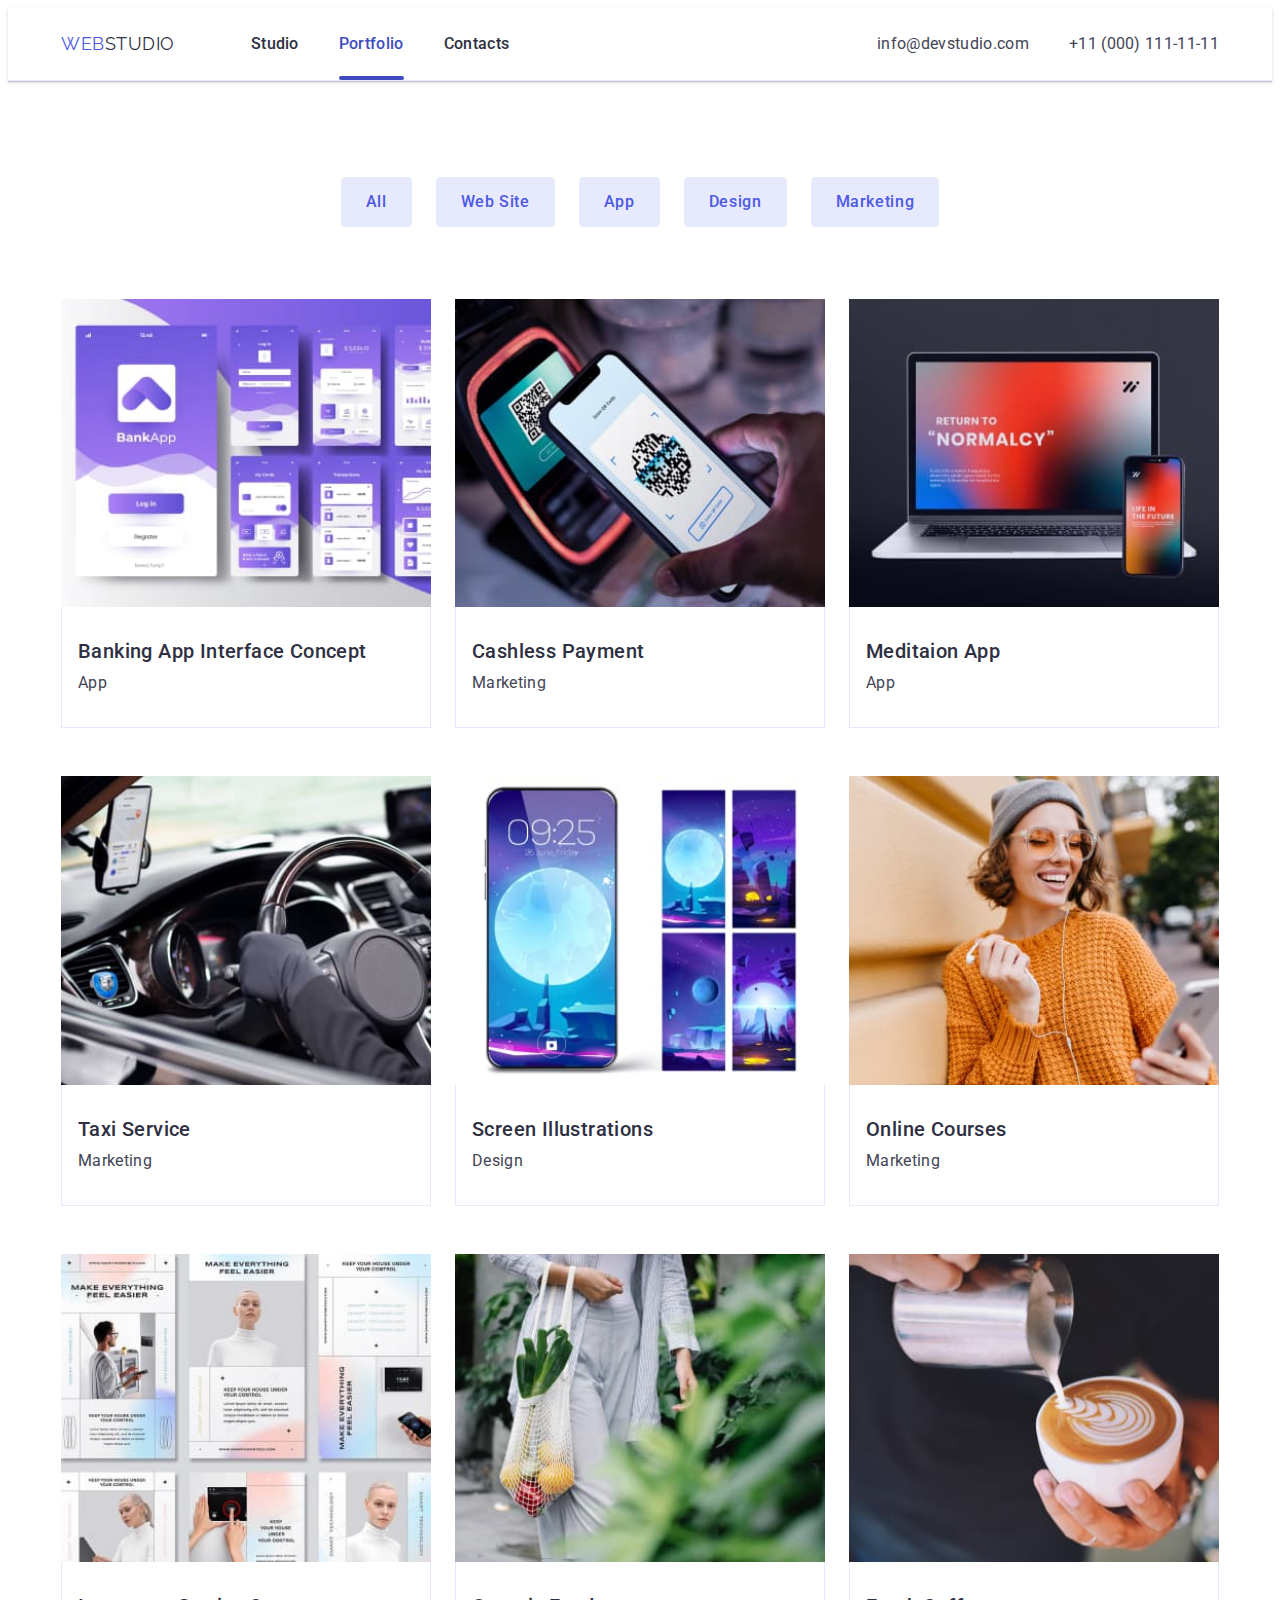
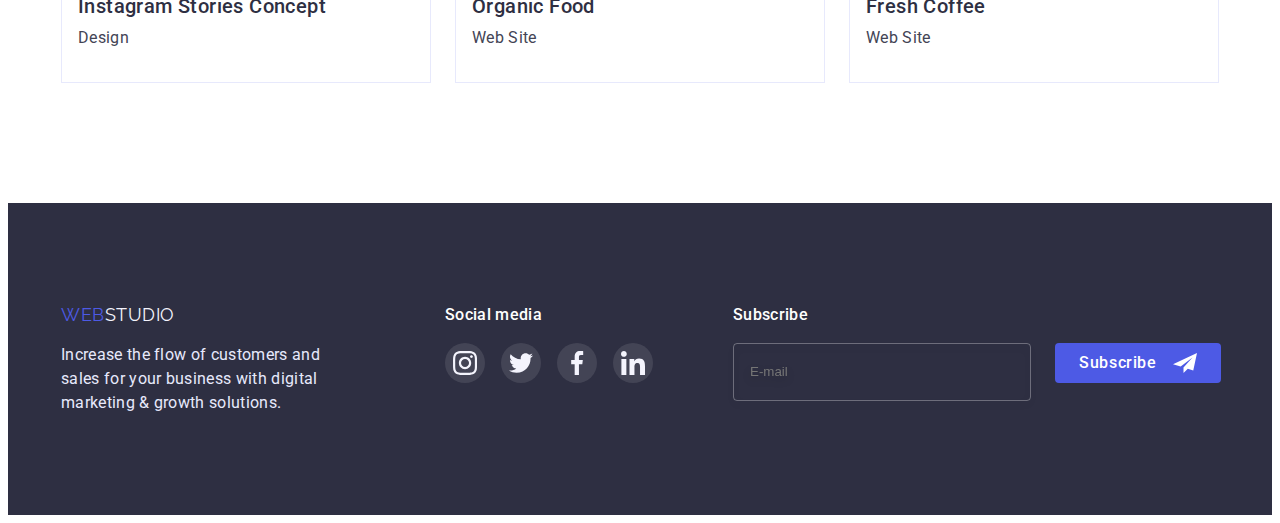
==== portfolio.html @ 8a85a85b "Initial commit" ====
<!DOCTYPE html>
<html lang="en">
  <head>
    <meta charset="UTF-8" />
    <meta http-equiv="X-UA-Compatible" content="IE=edge" />
    <meta name="viewport" content="width=device-width, initial-scale=1.0" />
    <title>WEBSTUDIO</title>
    <link
      rel="stylesheet"
      href="https://cdnjs.cloudflare.com/ajax/libs/modern-normalize/1.1.0/modern-normalize.min.css"
      integrity="sha512-wpPYUAdjBVSE4KJnH1VR1HeZfpl1ub8YT/NKx4PuQ5NmX2tKuGu6U/JRp5y+Y8XG2tV+wKQpNHVUX03MfMFn9Q=="
      crossorigin="anonymous"
      referrerpolicy="no-referrer"
    />
    <link rel="preconnect" href="https://fonts.googleapis.com" />
    <link rel="preconnect" href="https://fonts.gstatic.com" crossorigin />
    <link
      href="https://fonts.googleapis.com/css2?family=Raleway:wght@800&family=Roboto:wght@400;500;700;900&display=swap"
      rel="stylesheet"
    />
    <link rel="stylesheet" href="./css/styles.css" />
  </head>
  <body>
    <!-- HEADER -->
    <header class="header">
      <div class="container header-container">
        <nav class="page-header">
          <a href="./index.html" class="logotype link">
            Web<span class="part-logotype-dark">Studio</span>
          </a>
          <ul class="menu-list list">
            <li class="menu-item">
              <a href="./index.html" class="menu-link link">Studio</a>
            </li>
            <li class="menu-item">
              <a href="./portfolio.html" class="menu-link link current"
                >Portfolio</a
              >
            </li>
            <li class="menu-item">
              <a href="" class="menu-link link">Contacts</a>
            </li>
          </ul>
        </nav>
        <address class="contact">
          <ul class="contact-list list">
            <li class="contact-item">
              <a href="mailto:info@devstudio.com" class="contact-link link"
                >info@devstudio.com</a
              >
            </li>
            <li class="contact-item">
              <a href="tel:+110001111111" class="contact-link link"
                >+11 (000) 111-11-11</a
              >
            </li>
          </ul>
        </address>
      </div>
    </header>
    <!-- /HEADER -->
    <!-- MAIN -->
    <main>
      <section class="portfolio-section">
        <div class="container">
          <h1 class="visually-hidden">Portfolio</h1>

          <ul class="portfolio-select-list list">
            <li class="portfolio-select-item">
              <button type="button" class="portfolio-select-btn">All</button>
            </li>
            <li class="portfolio-select-item">
              <button type="button" class="portfolio-select-btn">
                Web Site
              </button>
            </li>
            <li class="portfolio-select-item">
              <button type="button" class="portfolio-select-btn">App</button>
            </li>
            <li class="portfolio-select-item">
              <button type="button" class="portfolio-select-btn">Design</button>
            </li>
            <li class="portfolio-select-item">
              <button type="button" class="portfolio-select-btn">
                Marketing
              </button>
            </li>
          </ul>

          <ul class="portfolio-work-list list">
            <li class="portfolio-work-item">
              <a href="" class="portfolio-work-link link">
                <div class="portfolio-img-wrap">
                  <img
                    src="./images/portfolio/img1.jpg"
                    alt="Bank app"
                    width="360"
                    class="portfolio-work-picture"
                  />
                  <p class="portfolio-text-overlay">
                    14 Stylish and User-Friendly App Design Concepts · Task
                    Manager App · Calorie Tracker App · Exotic Fruit Ecommerce
                    App · Cloud Storage App
                  </p>
                </div>
                <div class="portfolio-img-text">
                  <h2 class="portfolio-work-title">
                    Banking App Interface Concept
                  </h2>
                  <p class="portfolio-work-text">App</p>
                </div>
              </a>
            </li>
            <li class="portfolio-work-item">
              <a href="" class="portfolio-work-link link">
                <div class="portfolio-img-wrap">
                  <img
                    src="./images/portfolio/img2.jpg"
                    alt="Payment by phone"
                    width="360"
                    class="portfolio-work-picture"
                  />
                  <p class="portfolio-text-overlay">
                    14 Stylish and User-Friendly App Design Concepts · Task
                    Manager App · Calorie Tracker App · Exotic Fruit Ecommerce
                    App · Cloud Storage App
                  </p>
                </div>
                <div class="portfolio-img-text">
                  <h2 class="portfolio-work-title">Cashless Payment</h2>
                  <p class="portfolio-work-text">Marketing</p>
                </div>
              </a>
            </li>
            <li class="portfolio-work-item">
              <a href="" class="portfolio-work-link link">
                <div class="portfolio-img-wrap">
                  <img
                    src="./images/portfolio/img3.jpg"
                    alt="Leptop and phone"
                    width="360"
                    class="portfolio-work-picture"
                  />
                  <p class="portfolio-text-overlay">
                    14 Stylish and User-Friendly App Design Concepts · Task
                    Manager App · Calorie Tracker App · Exotic Fruit Ecommerce
                    App · Cloud Storage App
                  </p>
                </div>
                <div class="portfolio-img-text">
                  <h2 class="portfolio-work-title">Meditaion App</h2>
                  <p class="portfolio-work-text">App</p>
                </div>
              </a>
            </li>
            <li class="portfolio-work-item">
              <a href="" class="portfolio-work-link link">
                <div class="portfolio-img-wrap">
                  <img
                    src="./images/portfolio/img4.jpg"
                    alt="Мachine steering wheel and phone"
                    width="360"
                    class="portfolio-work-picture"
                  />
                  <p class="portfolio-text-overlay">
                    14 Stylish and User-Friendly App Design Concepts · Task
                    Manager App · Calorie Tracker App · Exotic Fruit Ecommerce
                    App · Cloud Storage App
                  </p>
                </div>
                <div class="portfolio-img-text">
                  <h2 class="portfolio-work-title">Taxi Service</h2>
                  <p class="portfolio-work-text">Marketing</p>
                </div>
              </a>
            </li>
            <li class="portfolio-work-item">
              <a href="" class="portfolio-work-link link">
                <div class="portfolio-img-wrap">
                  <img
                    src="./images/portfolio/img5.jpg"
                    alt="Picture on phone's screen"
                    width="360"
                    class="portfolio-work-picture"
                  />
                  <p class="portfolio-text-overlay">
                    14 Stylish and User-Friendly App Design Concepts · Task
                    Manager App · Calorie Tracker App · Exotic Fruit Ecommerce
                    App · Cloud Storage App
                  </p>
                </div>
                <div class="portfolio-img-text">
                  <h2 class="portfolio-work-title">Screen Illustrations</h2>
                  <p class="portfolio-work-text">Design</p>
                </div>
              </a>
            </li>
            <li class="portfolio-work-item">
              <a href="" class="portfolio-work-link link">
                <div class="portfolio-img-wrap">
                  <img
                    src="./images/portfolio/img6.jpg"
                    alt="Girl with phone"
                    width="360"
                    class="portfolio-work-picture"
                  />
                  <p class="portfolio-text-overlay">
                    14 Stylish and User-Friendly App Design Concepts · Task
                    Manager App · Calorie Tracker App · Exotic Fruit Ecommerce
                    App · Cloud Storage App
                  </p>
                </div>
                <div class="portfolio-img-text">
                  <h2 class="portfolio-work-title">Online Courses</h2>
                  <p class="portfolio-work-text">Marketing</p>
                </div>
              </a>
            </li>
            <li class="portfolio-work-item">
              <a href="" class="portfolio-work-link link">
                <div class="portfolio-img-wrap">
                  <img
                    src="./images/portfolio/img7.jpg"
                    alt="Different pictures"
                    width="360"
                    class="portfolio-work-picture"
                  />
                  <p class="portfolio-text-overlay">
                    14 Stylish and User-Friendly App Design Concepts · Task
                    Manager App · Calorie Tracker App · Exotic Fruit Ecommerce
                    App · Cloud Storage App
                  </p>
                </div>
                <div class="portfolio-img-text">
                  <h2 class="portfolio-work-title">
                    Instagram Stories Concept
                  </h2>
                  <p class="portfolio-work-text">Design</p>
                </div>
              </a>
            </li>
            <li class="portfolio-work-item">
              <a href="" class="portfolio-work-link link">
                <div class="portfolio-img-wrap">
                  <img
                    src="./images/portfolio/img8.jpg"
                    alt="Bag with fruits"
                    width="360"
                    class="portfolio-work-picture"
                  />
                  <p class="portfolio-text-overlay">
                    14 Stylish and User-Friendly App Design Concepts · Task
                    Manager App · Calorie Tracker App · Exotic Fruit Ecommerce
                    App · Cloud Storage App
                  </p>
                </div>
                <div class="portfolio-img-text">
                  <h2 class="portfolio-work-title">Organic Food</h2>
                  <p class="portfolio-work-text">Web Site</p>
                </div>
              </a>
            </li>
            <li class="portfolio-work-item">
              <a href="" class="portfolio-work-link link">
                <div class="portfolio-img-wrap">
                  <img
                    src="./images/portfolio/img9.jpg"
                    alt="Cup with coffee"
                    width="360"
                    class="portfolio-work-picture"
                  />
                  <p class="portfolio-text-overlay">
                    14 Stylish and User-Friendly App Design Concepts · Task
                    Manager App · Calorie Tracker App · Exotic Fruit Ecommerce
                    App · Cloud Storage App
                  </p>
                </div>
                <div class="portfolio-img-text">
                  <h2 class="portfolio-work-title">Fresh Coffee</h2>
                  <p class="portfolio-work-text">Web Site</p>
                </div>
              </a>
            </li>
          </ul>
        </div>
      </section>
    </main>
    <!-- /MAIN -->
    <!--FOOTER-->
    <footer class="footer-container">
      <div class="container footer-general-container">
        <div class="footer-description">
          <a href="./index.html" class="logotype link logo-bottom">
            Web<span class="part-logotype-light">Studio</span>
          </a>
          <p class="footer-text">
            Increase the flow of customers and sales for your business with
            digital marketing & growth solutions.
          </p>
        </div>
        <div class="footer-social-media">
          <p class="footer-social-text">Social media</p>
          <ul class="footer-social-list list">
            <li class="footer-social-item">
              <a href="" class="footer-social-link">
                <svg class="footer-social-svg" width="24" height="24">
                  <use href="./images/icons.svg#icon-instagram"></use>
                </svg>
              </a>
            </li>
            <li class="footer-social-item">
              <a href="" class="footer-social-link">
                <svg class="footer-social-svg" width="24" height="24">
                  <use href="./images/icons.svg#icon-twitter"></use>
                </svg>
              </a>
            </li>
            <li class="footer-social-item">
              <a href="" class="footer-social-link">
                <svg class="footer-social-svg" width="24" height="24">
                  <use href="./images/icons.svg#icon-facebook"></use>
                </svg>
              </a>
            </li>
            <li class="footer-social-item">
              <a href="" class="footer-social-link">
                <svg class="footer-social-svg" width="24" height="24">
                  <use href="./images/icons.svg#icon-linkedin"></use>
                </svg>
              </a>
            </li>
          </ul>
        </div>

        <form class="footer-form">
          <p class="footer-field-description">Subscribe</p>
          <div class="footer-input-btn-wrap">
            <input
              class="footer-input"
              aria-label="Email"
              type="email"
              name="user_mail_subscribe"
              placeholder="E-mail"
            />
            <button type="submit" class="footer-mail-btn">
              Subscribe
              <svg class="subscribe-icon" width="24" height="24">
                <use href="./images/icons.svg#icon-teleg"></use>
              </svg>
            </button>
          </div>
        </form>
      </div>
    </footer>
    <!--FOOTER-->
  </body>
</html>
---- css/styles.css ----
:root {
--accent-color: #404BBF;
--color-main-title: #FFFFFF;
--color-next-title: #2E2F42;
--color-text: #434455;
--color-logo-bkg-button: #4D5AE5;
--color-footertext-bkg-subtitle: #E7E9FC;
--color-logo: #F4F4FD;
--color-customers: #8E8F99;
--transition-dur-func: 250ms cubic-bezier(0.4, 0, 0.2, 1);
}
/*=======COMPONENTS======*/
h1, h2, h3, h4, h5, h6, p {
    margin: 0;
}

ul {
    margin: 0; padding: 0;
}

img {
    display: block;
    min-width: 100%;
    height: auto;
}
.section {
    padding-top: 120px;
    padding-bottom: 120px;
}
.container {
    width: 1158px;
    padding-left: 15px;
    padding-right: 15px;
    margin: 0 auto;
    
}

body {
    font-family: 'Roboto', sans-serif;
    color: var(--color-text);
    background-color: var(--color-main-title);
}


.list {
    list-style: none;
}

.link {
text-decoration: none;
}
.visually-hidden {
    position: absolute;
    width: 1px;
    height: 1px;
    margin: -1px;
    border: 0;
    padding: 0;

    white-space: nowrap;
    clip-path: inset(100%);
    clip: rect(0 0 0 0);
    overflow: hidden;
}
/*==========HEADER=========*/
.header {
border-bottom: 1px solid var(--color-footertext-bkg-subtitle);
box-shadow: 0px 2px 1px rgba(46, 47, 66, 0.08), 0px 1px 1px rgba(46, 47, 66, 0.16), 0px 1px 6px rgba(46, 47, 66, 0.08);
}

.header-container {
display: flex;
align-items: center;
justify-content: space-between;
}

.page-header {
    display: flex;
}
.menu-list {
    display: flex;
}
.logotype {
    display: block;
    padding-top: 24px;
    padding-bottom: 24px;
    margin-right: 76px;
    font-family: 'Raleway', sans-serif;
        font-size: 18px;
        line-height: 1.33;
        letter-spacing: 0.03em;
        text-transform: uppercase;
        color: var(--color-logo-bkg-button);
}

.part-logotype-dark {
color: var(--color-next-title);

} 

.menu-link {
    position: relative;
    display: block;
    padding-top: 24px;
    padding-bottom: 24px;

    font-weight: 500;
    font-size: 16px;
    line-height: 1.5;
    letter-spacing: 0.02em;
    color: var(--color-next-title);

    transition: color var(--transition-dur-func);
}
.menu-link:hover,
.menu-link:focus {
    color: var(--accent-color);

}
.current {
    color: #404BBF;
}
.current::after {
    content: " ";
    display: block;

    position: absolute;
    bottom: 0px;
    left: 0px;
    width: 100%;
    height: 4px;
     background-color: #404bbf;        
     border-radius: 2px;

}
.menu-item:not(:last-child) {
    margin-right: 40px;
}
.contact {
font-style: normal;

}

.contact-list {
    display: flex;
}

.contact-item:not(:last-of-type){
    margin-right: 40px;
}
.contact-link {
   display: block;
    padding-top: 24px;
    padding-bottom: 24px;

    font-size: 16px;
    line-height: 1.5;
    letter-spacing: 0.02em;
    color: var(--color-text);

    transition: color var(--transition-dur-func);
}
.contact-link:hover,
.contact-link:focus {
    color: var(--accent-color);
}


/*==================HERO========*/
.hero {
   margin-left: auto;
   margin-right: auto;
    padding-top: 188px;
    padding-bottom: 188px;
    background-image: linear-gradient(rgba(46, 47, 66, 0.7), rgba(46, 47, 66, 0.7)), url('../images/hero/hero.jpg');
    background-size: cover;
    max-width: 1440px;
    background-position: center;
    background-repeat: no-repeat;
    background-color: rgba(46, 47, 66, 0.7);;


}
.hero-title {
    width: 498px;
    margin: 0px auto 48px auto;
        font-size: 56px;
        line-height: 1.07;
        text-align: center;
        letter-spacing: 0.02em;
        color: var(--color-main-title);
}

.hero-button {
    display: block;
    margin-right: auto;
    margin-left: auto;
    padding: 16px 32px;

    min-width: 105px;
    border: var(--color-logo-bkg-button);
    border-radius: 4px;
    font-weight: 500;
    font-size: 16px;
    line-height: 1.5;
    letter-spacing: 0.04em;
    color: var(--color-main-title);
    background-color: var(--color-logo-bkg-button);
    cursor: pointer;
    box-shadow: 0px 4px 4px rgba(0, 0, 0, 0.15);

    transition: background-color var(--transition-dur-func), border-color var(--transition-dur-func);
}

.hero-button:hover,
.hero-button:focus {
    background-color: var(--accent-color);
    border-color: var(--accent-color);
}

/*==================ABOUT========*/
.information-list {
    display: flex;
    flex-wrap: wrap;
    gap: 24px;
}

.information-item {
   flex-basis: calc((100% - 72px) / 4);

}

.information-icon-container {
display: flex;
height: 112px;
width: 264px;
justify-content: center;
align-items: center;
border-radius: 4px;
background-color: var(--color-logo);
margin-bottom: 8px;
}

.information-title {
    font-weight: 500;
    margin-bottom: 8px;
        font-size: 20px;
        line-height: 1.2;
        letter-spacing: 0.02em;
        color: var(--color-next-title);
}

.information-text {
    font-size: 16px;
        line-height: 1.5;
        letter-spacing: 0.02em;
        color: var(--color-text);
}

/*==================JOB========*/

.job-example {
    padding-top: 0;
}

.job-example-list {
display: flex;
flex-wrap: wrap;
gap: 24px;

}

.job-example-item {
width: 360px;
flex-basis: calc((100% - 48px) / 3);
}

.job-example-title {
   margin-bottom: 72px;
    font-size: 36px;
    line-height: 1.11;
    text-align: center;
    letter-spacing: 0.02em;
    color: var(--color-next-title);
    text-transform: capitalize;
}

/*==================TEAM========*/
.team {
    background-color: var(--color-logo);

}

.team-list {
display: flex;
flex-wrap: wrap;
gap: 24px;
}

.team-item {
width: 264px;
flex-basis: calc((100% - 72px) / 4);
}

.team-item {
    border-radius: 0px 0px 4px 4px;
 
    background-color: var(--color-main-title);
    box-shadow: 0px 1px 6px rgba(46, 47, 66, 0.08), 0px 1px 1px rgba(46, 47, 66, 0.16), 0px 2px 1px rgba(46, 47, 66, 0.08);;
}
.team-title {
    margin-bottom: 72px;
    font-weight: 700;
        font-size: 36px;
        line-height: 1.11;
        text-align: center;
        letter-spacing: 0.02em;
        color: var(--color-next-title);
        text-transform: capitalize;
}


.team-member {
    text-align: center;
    margin-bottom: 8px;
    font-weight: 500;
        font-size: 20px;
        line-height: 1.2;
        letter-spacing: 0.02em;
        color: var(--color-next-title);
}

.team-description {
    text-align: center;
    margin-bottom: 8px;
    font-size: 16px;
    line-height: 1.5;
    letter-spacing: 0.02em;
    color: var(--color-text);
}

.team-text {
    padding: 32px 16px;
}

.team-social-list {
    display: flex;
    gap: 24px;
}
.team-social-link {
    display: flex;
    justify-content: center;
    align-items: center;

    width: 40px;
    height: 40px;
    border-radius: 50%;
    background-color: var(--color-logo-bkg-button);

    transition: background-color var(--transition-dur-func);
}
.team-social-link:hover,
.team-social-link:focus {
    background-color: var(--accent-color);
}


/*=============CUSTOMERS=========*/
.customers {
    padding-top: 114px;
}
.customers-title {
    margin-bottom: 72px;

    font-size: 36px;
    line-height: 1.11;
    text-align: center;
    letter-spacing: 0.02em;
    color: var(--color-next-title);
}
.customers-item {
    width: 168px;
    height: 88px;
}

.customers-list {
    display: flex;
    gap: 24px;
    justify-content: center;
    align-items: center;
}

.customers-link {
    display: flex;
    justify-content: center;
    align-items: center;

    width: 100%;
    height: 100%;
    color: var(--color-customers);
    border: 1px solid var(--color-customers);
    border-radius: 4px;

    transition: border-color var(--transition-dur-func), color var(--transition-dur-func);
}

.customers-icon {
    fill: currentColor;

    transition: fill var(--transition-dur-func);
}

.customers-link:hover,
.customers-link:focus {
    border-color: var(--accent-color);
    color: var(--accent-color);
}
.customers-icon:hover,
.customers-icon:focus {
    fill: currentColor;
}


/*=============PORTFOLIO PAGE=========*/
.portfolio-section {
padding-top: 96px;
padding-bottom: 120px;
}


.portfolio-select-list {
display: flex;
justify-content: center;
margin-bottom: 72px;
}

.portfolio-select-item:not(:last-child) {
    margin-right: 24px;
}
.portfolio-select-btn {
    font-family: inherit;
    padding: 12px 24px;

    font-weight: 500;
    font-size: 16px;
    line-height: 1.5;
    text-align: center;
    letter-spacing: 0.04em;
    border: 1px solid var(--color-footertext-bkg-subtitle);
    border-radius: 4px;
    color: var(--color-logo-bkg-button);
    background-color: var(--color-footertext-bkg-subtitle);
    cursor: pointer;

    transition: color var(--transition-dur-func), background-color var(--transition-dur-func), border-color var(--transition-dur-func), box-shadow var(--transition-dur-func);
}

.portfolio-select-btn:hover,
.portfolio-select-btn:focus {
    color: var(--color-main-title);
    background-color: var(--accent-color);
    border-color: transparent;
    box-shadow: 0px 3px 1px rgba(0, 0, 0, 0.1), 0px 2px 1px rgba(0, 0, 0, 0.08), 0px 2px 2px rgba(0, 0, 0, 0.12);
}

.portfolio-select-btn:not(:last-child) {
    margin-right: 24px;
}

.portfolio-work-list {
    display: flex;
    flex-wrap: wrap;
    row-gap: 48px;
    column-gap: 24px;
}

.portfolio-work-item {
    flex-basis: calc((100% - 48px) / 3);
}

.portfolio-work-link {
    display: block;

    transition: box-shadow var(--transition-dur-func);
}

.portfolio-work-link:hover,
.portfolio-work-link:focus {
    box-shadow: 0px 1px 6px rgba(46, 47, 66, 0.08), 0px 1px 1px rgba(46, 47, 66, 0.16), 0px 2px 1px rgba(46, 47, 66, 0.08);
}
.portfolio-img-wrap {
    position: relative;
    overflow: hidden;
}
.portfolio-text-overlay {

    padding: 40px 32px;

    font-size: 16px;
    line-height: 1.5;
    letter-spacing: 0.02em;
    color: var(--color-logo);
    background-color: var(--color-logo-bkg-button);

    position: absolute;
    top: 0;
    left: 0;
    width: 100%;
    height: 100%;
    overflow: auto;
    transform: translate(0, 100%);
    
    transition: transform var(--transition-dur-func);
}

.portfolio-work-link:hover .portfolio-text-overlay,
.portfolio-work-link:hover .portfolio-text-overlay {
    transform: translate(0, 0);
}

.portfolio-work-title {
    margin-bottom: 8px;
    font-weight: 500;
    font-size: 20px;
    line-height: 1.2;
    letter-spacing: 0.02em;
    color: var(--color-next-title);
}

.portfolio-work-text {
    font-size: 16px;
        line-height: 1.5;
        letter-spacing: 0.02em;
        color: var(--color-text);
}

.portfolio-img-text {
    padding: 32px 16px;
    border-right: 1px solid var(--color-footertext-bkg-subtitle);
    border-left: 1px solid var(--color-footertext-bkg-subtitle);
    border-bottom: 1px solid var(--color-footertext-bkg-subtitle);
}
/*==================FOOTER========*/
.footer-container {
    background-color: var(--color-next-title);
    padding-top: 100px;
    padding-bottom: 100px;
}

.footer-general-container {
    display: flex;
}

.footer-description {
    margin-right: 120px;
}

.part-logotype-light {
    color: var(--color-logo);
}

.logo-bottom {
    margin-bottom: 16px;
    margin-right: 0;
    padding: 0;
}

.footer-text {
    font-size: 16px;
        line-height: 1.5;
        letter-spacing: 0.02em;
        color: var(--color-footertext-bkg-subtitle);
        width: 264px;
}

.footer-social-media {
margin-right: 80px;
}

.footer-social-text {
    margin-bottom: 16px;
    font-weight: 500;
    font-size: 16px;
    line-height: 1.5;
    letter-spacing: 0.02em;
    color: var(--color-main-title);
}

.footer-social-list {
    display: flex;
    gap: 16px;
}

.footer-social-link {
    display: flex;
    justify-content: center;
    align-items: center;

    width: 40px;
    height: 40px;
    border-radius: 50%;
    background-color: rgba(255, 255, 255, 0.1);

    transition: background-color var(--transition-dur-func);
}

.footer-social-link:hover,
.footer-social-link:focus {
    background-color: #31D0AA;;
}

.footer-field-description {
        display: block;
        margin-bottom: 16px;
    
        font-weight: 500;
        font-size: 16px;
        line-height: 1.5;
        letter-spacing: 0.02em;
        color: var(--color-main-title);
}

.footer-input-btn-wrap {
display: flex;
}

.footer-input {
    margin-right: 24px;
        padding: 8px 16px;
        width: 264px;
        height: 40px;
        border: 1px solid rgba(255, 255, 255, 0.3);
        filter: drop-shadow(0px 4px 4px rgba(0, 0, 0, 0.15));
        border-radius: 4px;
        background-color: transparent;
        color: #FFFFFF;
        outline: none;

        transition: border-color var(--transition-dur-func);
}

.footer-input:focus {
    border-color: #4D5AE5;
}

.footer-mail-btn {
    display: flex;
    font-family: inherit;
    min-width: 165px;
    height: 40px;
    padding: 8px 24px;

    font-weight: 500;
        font-size: 16px;
        line-height: 1.5;
        letter-spacing: 0.04em;
        color: #FFFFFF;

    background-color: #4D5AE5;
    border: none;
     border-radius: 4px;
     border-color: transparent;

     cursor: pointer;
     transition: background-color var(--transition-dur-func);
}

.footer-mail-btn:hover,
.footer-mail-btn:focus {
    background-color: var(--accent-color);
}
.subscribe-icon {
margin-left: 16px;
}
/*==================/FOOTER========*/

/*==================MODAL WINDOW=======*/
.backdrop {
position: fixed;
top: 0;
left: 0;
width: 100%;
height: 100%;
background-color: rgba(46, 47, 66, 0.4);
z-index: 100;

transition: opacity var(--transition-dur-func), visibility var(--transition-dur-func);
}

.backdrop.is-hidden {
    opacity: 0;
    visibility: hidden;
    pointer-events: none;
}

.modal {
padding: 72px 24px 24px 24px;

width: 408px;
height: 584px;
background-color: #fcfcfc;
box-shadow: 0px 1px 1px rgba(0, 0, 0, 0.14), 0px 1px 3px rgba(0, 0, 0, 0.12), 0px 2px 1px rgba(0, 0, 0, 0.2);
border-radius: 4px;

position: absolute;
top: 50%;
left: 50%;
transform: translate(-50%, -50%);
}

.modal-close-btn {
display: flex;
justify-content: center;
align-items: center;

position: absolute;
top: 24px;
right: 24px;

padding: 0;
width: 24px;
height: 24px;
background-color: rgb(231, 233, 252, 1);
border-radius: 50%;
border: 1px solid rgba(0, 0, 0, 0.1);
cursor: pointer;

transition: background-color var(--transition-dur-func), border-color var(--transition-dur-func);
}

.modal-close-btn:hover,
.modal-close-btn:focus {
    background-color: var(--accent-color);
    border-color: var(--accent-color);
}

.modal-close-icon {
    fill: #000000;

    transition: fill var(--transition-dur-func);
}

.modal-close-btn:hover .modal-close-icon,
.modal-close-btn:focus .modal-close-icon {
fill: #FFFFFF;
}

.modal-title {
    margin-bottom: 16px;
    font-weight: 500;
    font-size: 16px;
    line-height: 1.5;
    text-align: center;
    letter-spacing: 0.02em;
    color: #2E2F42;
}

.modal-form {
    display: flex;
    flex-direction: column;
}

.form-group {
    margin-bottom: 8px;
}
.modal-form-descr {
    display: block;
    margin-bottom: 4px;

    font-weight: 400;
    font-size: 12px;
    line-height: 1.33;
    letter-spacing: 0.04em;
    color: #8E8F99;
}

.input-container {
    position: relative;
 
}

.modal-form-input {
    padding-left: 38px;
    width: 100%;
    height: 40px;
    border: 1px solid rgba(33, 33, 33, 0.2);
    border-radius: 4px;

    font-weight: 400;
    font-size: 12px;
    line-height: 1.33;
    letter-spacing: 0.04em;
    color: #000000;

    outline: none;

    transition: border-color 250ms cubic-bezier(0.4, 0, 0.2, 1);
}

.modal-form-input:focus {
border-color: #4D5AE5;
}

.modal-form-icon {
    position: absolute;
    top: 50%;
    transform: translateY(-50%);
    left: 16px;
    
    transition: fill 250ms cubic-bezier(0.4, 0, 0.2, 1);
}

.modal-form-input:focus + .modal-form-icon {
    fill: #4D5AE5;
}

.form-group-textarea {
    margin-bottom: 16px;
}

.modal-form-textarea {
    display: block;
    padding: 8px 16px;
    resize: none;
    width: 100%;
    height: 120px;

    border: 1px solid rgba(33, 33, 33, 0.2);
    border-radius: 4px;

    font-weight: 400;
    font-size: 12px;
    line-height: 1.33;
    letter-spacing: 0.04em;
    color: #000000;
    
    outline: none;
    
    transition: border-color 250ms cubic-bezier(0.4, 0, 0.2, 1);
}

.modal-form-textarea:focus {
    border-color: #4D5AE5;
}

.modal-form-textarea::placeholder {
    font-size: 12px;
    line-height: 1.33;
    letter-spacing: 0.04em;
    
    color: rgba(117, 117, 117, 0.5);
}

.modal-form-check:checked + .policy-field-check::before {
    background-color: rgba(64, 75, 191, 1);
    border-color: #404BBF;
    background-image: url(../images/svg/check-icon.svg);
    background-repeat: no-repeat;
    background-position: center;
    background-size: auto;

}

.policy-field-check::before {
    display: block;
    content: '';
    width: 16px;
    height: 16px;
    border: 1.25px solid #2E2F42;
    border-radius: 2px;
    cursor: pointer;

    margin-right: 8px;
   transition-property: background-color, border, border-radius, background-image, background-repeat, background-position, background-size;
    transition-duration: 250ms;
    transition-timing-function: cubic-bezier(0.4, 0, 0.2, 1);
}

.policy-field-check {
    display: flex;
    align-items: center;
    font-weight: 400;
        font-size: 12px;
        line-height: 1.33;
        letter-spacing: 0.04em;
    
        color: #757575;
}

.policy-field-link {
        text-decoration-line: underline;
        color: #4D5AE5;
}

.modal-form-btn {
    margin-top: 24px;
    padding: 16px 32px;
    align-self: center;
    min-width: 169px;
    height: 56px;
    font-family: inherit;
    font-weight: 500;
    font-size: 16px;
    line-height: 1.5;
    letter-spacing: 0.04em;
    
     color: #FFFFFF;

    cursor: pointer;
    border-color: transparent;
    background-color: rgba(77, 90, 229, 1); 
    box-shadow: 0px 4px 4px rgba(0, 0, 0, 0.15);
    border: none;
    border-radius: 4px;
    transition: background-color 250ms cubic-bezier(0.4, 0, 0.2, 1);
}

.modal-form-btn:hover,
.modal-form-btn:focus {
    background-color: var(--accent-color);
}
/*==================/MODAL WINDOW=======*/
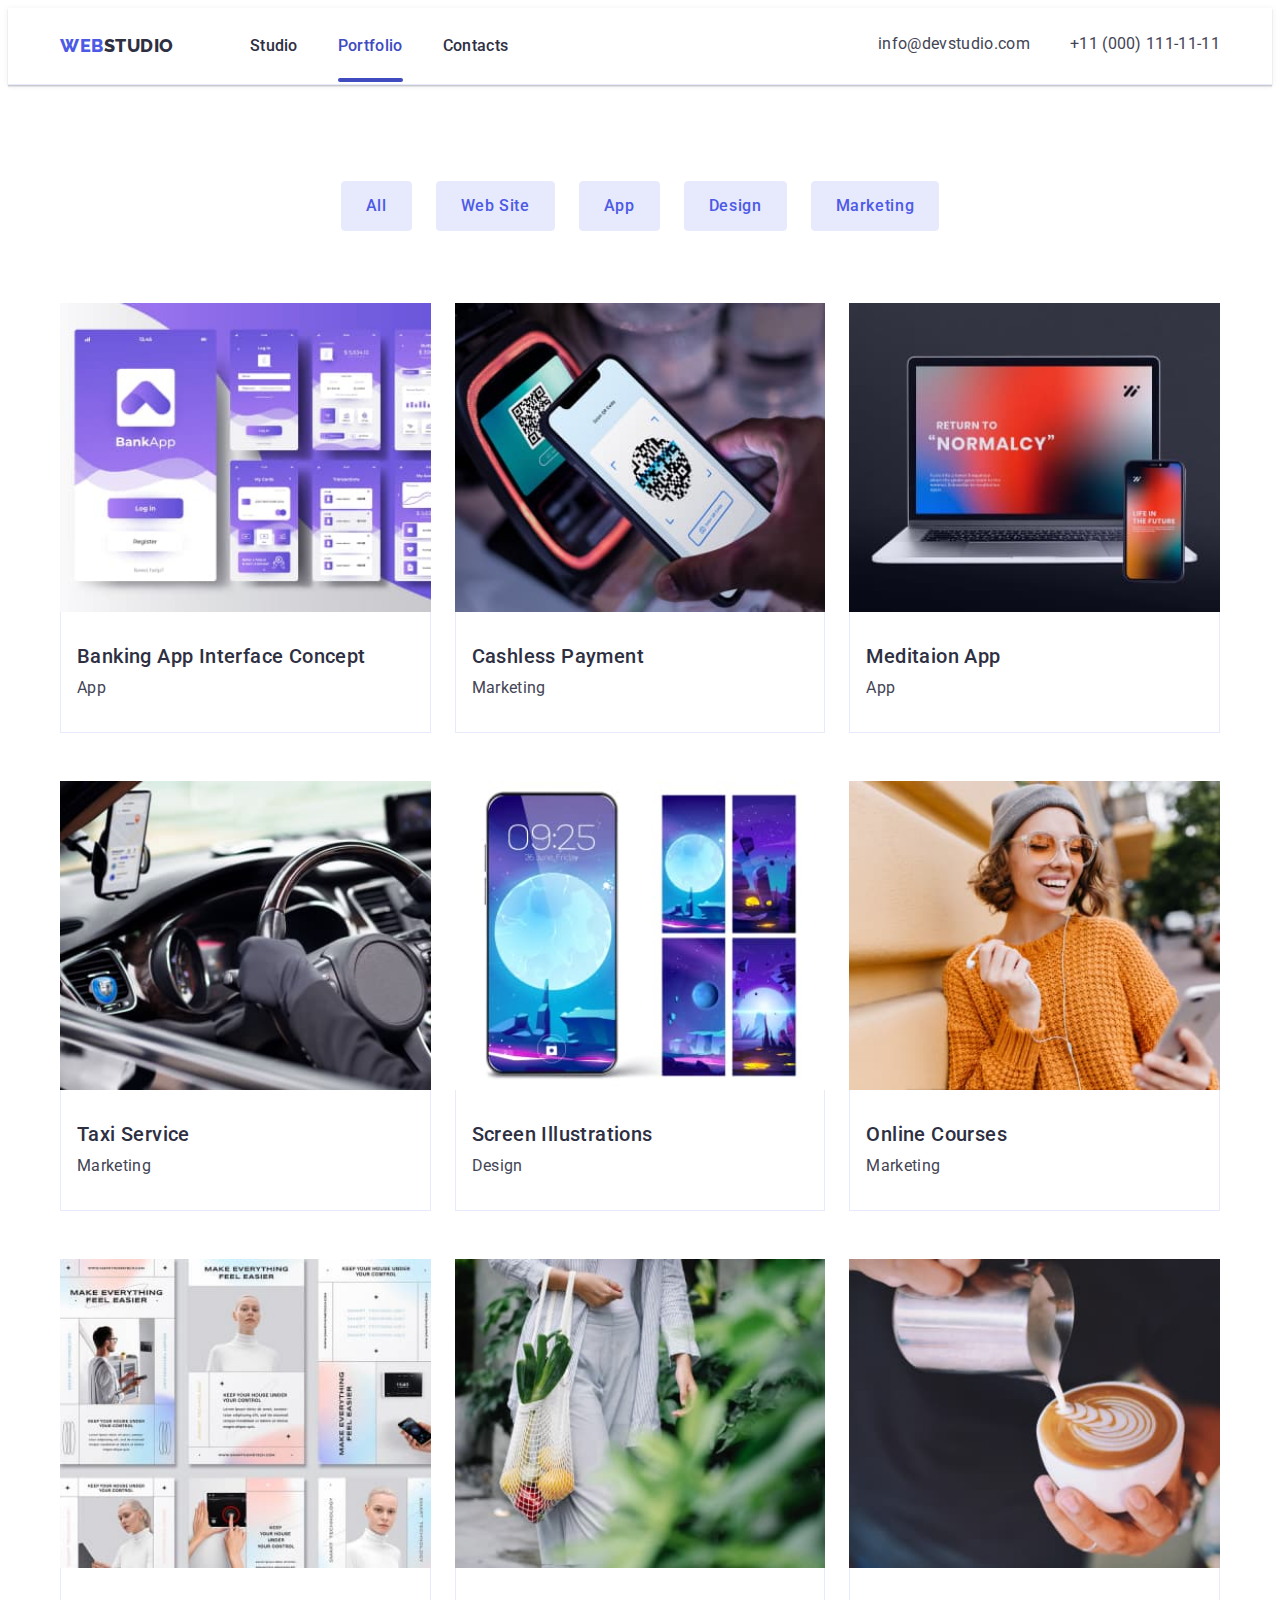
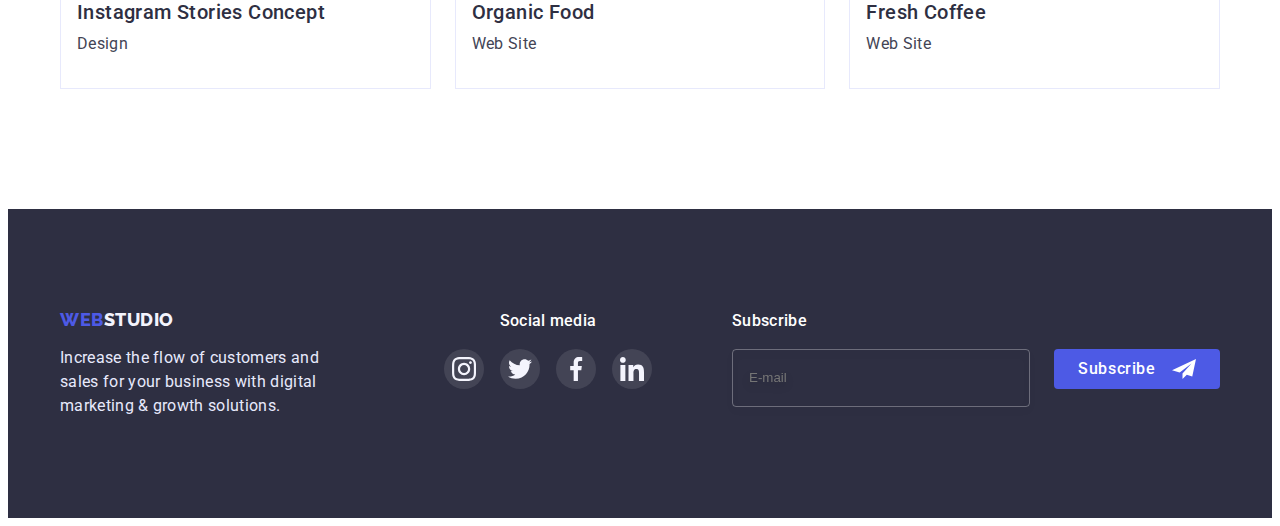
==== commit 1f3debf3: "Almost ready" ====
--- a/portfolio.html
+++ b/portfolio.html
@@ -19,6 +19,9 @@
       rel="stylesheet"
     />
     <link rel="stylesheet" href="./css/styles.css" />
+    <link rel="stylesheet" href="./css/mobile.css" />
+    <link rel="stylesheet" href="./css/tablet.css" />
+    <link rel="stylesheet" href="./css/desktop.css" />
   </head>
   <body>
     <!-- HEADER -->
@@ -42,6 +45,11 @@
             </li>
           </ul>
         </nav>
+        <button class="mobile-menu-open-btn js-open-menu" type="button">
+          <svg class="mobile-menu-open-icon" width="32" height="22">
+            <use href="./images/icons.svg#icon-burger"></use>
+          </svg>
+        </button>
         <address class="contact">
           <ul class="contact-list list">
             <li class="contact-item">
@@ -56,6 +64,75 @@
             </li>
           </ul>
         </address>
+      </div>
+
+      <!--MOBILE MENU-->
+      <div class="mobile-menu js-menu-container">
+        <button type="button" class="mobile-menu-close-btn js-close-menu">
+          <svg class="mobile-menu-close-icon" width="8" height="8">
+            <use href="./images/icons.svg#icon-close-btn"></use>
+          </svg>
+        </button>
+        <ul class="mobile-menu-list list">
+          <li class="mobile-menu-item">
+            <a href="./index.html" class="mobile-menu-link link">Studio</a>
+          </li>
+          <li class="mobile-menu-item">
+            <a
+              href="./portfolio.html"
+              class="mobile-menu-link link current-mobile"
+              >Portfolio</a
+            >
+          </li>
+          <li class="mobile-menu-item">
+            <a href="" class="mobile-menu-link link">Contacts</a>
+          </li>
+        </ul>
+        <div class="mobile-menu-contact-social">
+          <ul class="mobile-menu-contact-list list">
+            <li class="mobile-menu-contact-item">
+              <a href="tel:+110001111111" class="mobile-menu-phone link"
+                >+11 (000) 111-11-11</a
+              >
+            </li>
+            <li class="mobile-menu-contact-item">
+              <a href="mailto:info@devstudio.com" class="mobile-menu-mail link"
+                >info@devstudio.com</a
+              >
+            </li>
+          </ul>
+
+          <ul class="mobile-menu-social-list list">
+            <li class="mobile-menu-social-item">
+              <a href="" class="mobile-social-link">
+                <svg class="mobile-social-svg" width="24" height="24">
+                  <use href="./images/icons.svg#icon-instagram"></use>
+                </svg>
+              </a>
+            </li>
+            <li class="mobile-menu-social-item">
+              <a href="" class="mobile-social-link">
+                <svg class="mobile-social-svg" width="24" height="24">
+                  <use href="./images/icons.svg#icon-twitter"></use>
+                </svg>
+              </a>
+            </li>
+            <li class="mobile-menu-social-item">
+              <a href="" class="mobile-social-link">
+                <svg class="mobile-social-svg" width="24" height="24">
+                  <use href="./images/icons.svg#icon-facebook"></use>
+                </svg>
+              </a>
+            </li>
+            <li class="mobile-menu-social-item">
+              <a href="" class="mobile-social-link">
+                <svg class="mobile-social-svg" width="24" height="24">
+                  <use href="./images/icons.svg#icon-linkedin"></use>
+                </svg>
+              </a>
+            </li>
+          </ul>
+        </div>
       </div>
     </header>
     <!-- /HEADER -->
@@ -91,12 +168,36 @@
             <li class="portfolio-work-item">
               <a href="" class="portfolio-work-link link">
                 <div class="portfolio-img-wrap">
-                  <img
-                    src="./images/portfolio/img1.jpg"
-                    alt="Bank app"
-                    width="360"
-                    class="portfolio-work-picture"
-                  />
+                  <picture>
+                    <source
+                      srcset="
+                        ./images/portfolio/img-desktop1.jpg    1x,
+                        ./images/portfolio/img-desktop1@2x.jpg 2x
+                      "
+                      media="(min-width: 1200px)"
+                    />
+                    <source
+                      srcset="
+                        /images/portfolio/img-tablet1.jpg     1x,
+                        ./images/portfolio/img-tablet1@2x.jpg 2x
+                      "
+                      media="(min-width: 768px)"
+                    />
+                    <source
+                      srcset="
+                        /images/portfolio/img-mobile1.jpg     1x,
+                        ./images/portfolio/img-mobile1@2x.jpg 2x
+                      "
+                      media="(max-width: 767px)"
+                    />
+                    <img
+                      src="./images/portfolio/img-desktop1.jpg"
+                      alt="Bank app"
+                      width="360"
+                      class="portfolio-work-picture"
+                    />
+                  </picture>
+
                   <p class="portfolio-text-overlay">
                     14 Stylish and User-Friendly App Design Concepts · Task
                     Manager App · Calorie Tracker App · Exotic Fruit Ecommerce
@@ -114,12 +215,36 @@
             <li class="portfolio-work-item">
               <a href="" class="portfolio-work-link link">
                 <div class="portfolio-img-wrap">
-                  <img
-                    src="./images/portfolio/img2.jpg"
-                    alt="Payment by phone"
-                    width="360"
-                    class="portfolio-work-picture"
-                  />
+                  <picture>
+                    <source
+                      srcset="
+                        ./images/portfolio/img-desktop2.jpg    1x,
+                        ./images/portfolio/img-desktop2@2x.jpg 2x
+                      "
+                      media="(min-width: 1200px)"
+                    />
+                    <source
+                      srcset="
+                        /images/portfolio/img-tablet2.jpg     1x,
+                        ./images/portfolio/img-tablet2@2x.jpg 2x
+                      "
+                      media="(min-width: 768px)"
+                    />
+                    <source
+                      srcset="
+                        /images/portfolio/img-mobile2.jpg     1x,
+                        ./images/portfolio/img-mobile2@2x.jpg 2x
+                      "
+                      media="(max-width: 767px)"
+                    />
+                    <img
+                      src="./images/portfolio/img-desktop2.jpg"
+                      alt="Payment by phone"
+                      width="360"
+                      class="portfolio-work-picture"
+                    />
+                  </picture>
+
                   <p class="portfolio-text-overlay">
                     14 Stylish and User-Friendly App Design Concepts · Task
                     Manager App · Calorie Tracker App · Exotic Fruit Ecommerce
@@ -135,12 +260,36 @@
             <li class="portfolio-work-item">
               <a href="" class="portfolio-work-link link">
                 <div class="portfolio-img-wrap">
-                  <img
-                    src="./images/portfolio/img3.jpg"
-                    alt="Leptop and phone"
-                    width="360"
-                    class="portfolio-work-picture"
-                  />
+                  <picture>
+                    <source
+                      srcset="
+                        ./images/portfolio/img-desktop3.jpg    1x,
+                        ./images/portfolio/img-desktop3@2x.jpg 2x
+                      "
+                      media="(min-width: 1200px)"
+                    />
+                    <source
+                      srcset="
+                        /images/portfolio/img-tablet3.jpg     1x,
+                        ./images/portfolio/img-tablet3@2x.jpg 2x
+                      "
+                      media="(min-width: 768px)"
+                    />
+                    <source
+                      srcset="
+                        /images/portfolio/img-mobile3.jpg     1x,
+                        ./images/portfolio/img-mobile3@2x.jpg 2x
+                      "
+                      media="(max-width: 767px)"
+                    />
+                    <img
+                      src="./images/portfolio/img-desktop3.jpg"
+                      alt="Leptop and phone"
+                      width="360"
+                      class="portfolio-work-picture"
+                    />
+                  </picture>
+
                   <p class="portfolio-text-overlay">
                     14 Stylish and User-Friendly App Design Concepts · Task
                     Manager App · Calorie Tracker App · Exotic Fruit Ecommerce
@@ -156,12 +305,36 @@
             <li class="portfolio-work-item">
               <a href="" class="portfolio-work-link link">
                 <div class="portfolio-img-wrap">
-                  <img
-                    src="./images/portfolio/img4.jpg"
-                    alt="Мachine steering wheel and phone"
-                    width="360"
-                    class="portfolio-work-picture"
-                  />
+                  <picture>
+                    <source
+                      srcset="
+                        ./images/portfolio/img-desktop4.jpg    1x,
+                        ./images/portfolio/img-desktop4@2x.jpg 2x
+                      "
+                      media="(min-width: 1200px)"
+                    />
+                    <source
+                      srcset="
+                        /images/portfolio/img-tablet4.jpg     1x,
+                        ./images/portfolio/img-tablet4@2x.jpg 2x
+                      "
+                      media="(min-width: 768px)"
+                    />
+                    <source
+                      srcset="
+                        /images/portfolio/img-mobile4.jpg     1x,
+                        ./images/portfolio/img-mobile4@2x.jpg 2x
+                      "
+                      media="(max-width: 767px)"
+                    />
+                    <img
+                      src="./images/portfolio/img-desktop4.jpg"
+                      alt="Мachine steering wheel and phone"
+                      width="360"
+                      class="portfolio-work-picture"
+                    />
+                  </picture>
+
                   <p class="portfolio-text-overlay">
                     14 Stylish and User-Friendly App Design Concepts · Task
                     Manager App · Calorie Tracker App · Exotic Fruit Ecommerce
@@ -177,12 +350,36 @@
             <li class="portfolio-work-item">
               <a href="" class="portfolio-work-link link">
                 <div class="portfolio-img-wrap">
-                  <img
-                    src="./images/portfolio/img5.jpg"
-                    alt="Picture on phone's screen"
-                    width="360"
-                    class="portfolio-work-picture"
-                  />
+                  <picture>
+                    <source
+                      srcset="
+                        ./images/portfolio/img-desktop5.jpg    1x,
+                        ./images/portfolio/img-desktop5@2x.jpg 2x
+                      "
+                      media="(min-width: 1200px)"
+                    />
+                    <source
+                      srcset="
+                        /images/portfolio/img-tablet5.jpg     1x,
+                        ./images/portfolio/img-tablet5@2x.jpg 2x
+                      "
+                      media="(min-width: 768px)"
+                    />
+                    <source
+                      srcset="
+                        /images/portfolio/img-mobile5.jpg     1x,
+                        ./images/portfolio/img-mobile5@2x.jpg 2x
+                      "
+                      media="(max-width: 767px)"
+                    />
+                    <img
+                      src="./images/portfolio/img-desktop5.jpg"
+                      alt="Picture on phone's screen"
+                      width="360"
+                      class="portfolio-work-picture"
+                    />
+                  </picture>
+
                   <p class="portfolio-text-overlay">
                     14 Stylish and User-Friendly App Design Concepts · Task
                     Manager App · Calorie Tracker App · Exotic Fruit Ecommerce
@@ -198,12 +395,36 @@
             <li class="portfolio-work-item">
               <a href="" class="portfolio-work-link link">
                 <div class="portfolio-img-wrap">
-                  <img
-                    src="./images/portfolio/img6.jpg"
-                    alt="Girl with phone"
-                    width="360"
-                    class="portfolio-work-picture"
-                  />
+                  <picture>
+                    <source
+                      srcset="
+                        ./images/portfolio/img-desktop6.jpg    1x,
+                        ./images/portfolio/img-desktop6@2x.jpg 2x
+                      "
+                      media="(min-width: 1200px)"
+                    />
+                    <source
+                      srcset="
+                        /images/portfolio/img-tablet6.jpg     1x,
+                        ./images/portfolio/img-tablet6@2x.jpg 2x
+                      "
+                      media="(min-width: 768px)"
+                    />
+                    <source
+                      srcset="
+                        /images/portfolio/img-mobile6.jpg     1x,
+                        ./images/portfolio/img-mobile6@2x.jpg 2x
+                      "
+                      media="(max-width: 767px)"
+                    />
+                    <img
+                      src="./images/portfolio/img-desktop6.jpg"
+                      alt="Girl with phone"
+                      width="360"
+                      class="portfolio-work-picture"
+                    />
+                  </picture>
+
                   <p class="portfolio-text-overlay">
                     14 Stylish and User-Friendly App Design Concepts · Task
                     Manager App · Calorie Tracker App · Exotic Fruit Ecommerce
@@ -219,12 +440,36 @@
             <li class="portfolio-work-item">
               <a href="" class="portfolio-work-link link">
                 <div class="portfolio-img-wrap">
-                  <img
-                    src="./images/portfolio/img7.jpg"
-                    alt="Different pictures"
-                    width="360"
-                    class="portfolio-work-picture"
-                  />
+                  <picture>
+                    <source
+                      srcset="
+                        ./images/portfolio/img-desktop7.jpg    1x,
+                        ./images/portfolio/img-desktop7@2x.jpg 2x
+                      "
+                      media="(min-width: 1200px)"
+                    />
+                    <source
+                      srcset="
+                        /images/portfolio/img-tablet7.jpg     1x,
+                        ./images/portfolio/img-tablet7@2x.jpg 2x
+                      "
+                      media="(min-width: 768px)"
+                    />
+                    <source
+                      srcset="
+                        /images/portfolio/img-mobile7.jpg     1x,
+                        ./images/portfolio/img-mobile7@2x.jpg 2x
+                      "
+                      media="(max-width: 767px)"
+                    />
+                    <img
+                      src="./images/portfolio/img-desktop7.jpg"
+                      alt="Different pictures"
+                      width="360"
+                      class="portfolio-work-picture"
+                    />
+                  </picture>
+
                   <p class="portfolio-text-overlay">
                     14 Stylish and User-Friendly App Design Concepts · Task
                     Manager App · Calorie Tracker App · Exotic Fruit Ecommerce
@@ -242,12 +487,36 @@
             <li class="portfolio-work-item">
               <a href="" class="portfolio-work-link link">
                 <div class="portfolio-img-wrap">
-                  <img
-                    src="./images/portfolio/img8.jpg"
-                    alt="Bag with fruits"
-                    width="360"
-                    class="portfolio-work-picture"
-                  />
+                  <picture>
+                    <source
+                      srcset="
+                        ./images/portfolio/img-desktop8.jpg    1x,
+                        ./images/portfolio/img-desktop8@2x.jpg 2x
+                      "
+                      media="(min-width: 1200px)"
+                    />
+                    <source
+                      srcset="
+                        /images/portfolio/img-tablet8.jpg     1x,
+                        ./images/portfolio/img-tablet8@2x.jpg 2x
+                      "
+                      media="(min-width: 768px)"
+                    />
+                    <source
+                      srcset="
+                        /images/portfolio/img-mobile8.jpg     1x,
+                        ./images/portfolio/img-mobile8@2x.jpg 2x
+                      "
+                      media="(max-width: 767px)"
+                    />
+                    <img
+                      src="./images/portfolio/img-desktop8.jpg"
+                      alt="Bag with fruits"
+                      width="360"
+                      class="portfolio-work-picture"
+                    />
+                  </picture>
+
                   <p class="portfolio-text-overlay">
                     14 Stylish and User-Friendly App Design Concepts · Task
                     Manager App · Calorie Tracker App · Exotic Fruit Ecommerce
@@ -263,12 +532,36 @@
             <li class="portfolio-work-item">
               <a href="" class="portfolio-work-link link">
                 <div class="portfolio-img-wrap">
-                  <img
-                    src="./images/portfolio/img9.jpg"
-                    alt="Cup with coffee"
-                    width="360"
-                    class="portfolio-work-picture"
-                  />
+                  <picture>
+                    <source
+                      srcset="
+                        ./images/portfolio/img-desktop9.jpg    1x,
+                        ./images/portfolio/img-desktop9@2x.jpg 2x
+                      "
+                      media="(min-width: 1200px)"
+                    />
+                    <source
+                      srcset="
+                        /images/portfolio/img-tablet9.jpg     1x,
+                        ./images/portfolio/img-tablet9@2x.jpg 2x
+                      "
+                      media="(min-width: 768px)"
+                    />
+                    <source
+                      srcset="
+                        /images/portfolio/img-mobile9.jpg     1x,
+                        ./images/portfolio/img-mobile9@2x.jpg 2x
+                      "
+                      media="(max-width: 767px)"
+                    />
+                    <img
+                      src="./images/portfolio/img-desktop9.jpg"
+                      alt="Cup with coffee"
+                      width="360"
+                      class="portfolio-work-picture"
+                    />
+                  </picture>
+
                   <p class="portfolio-text-overlay">
                     14 Stylish and User-Friendly App Design Concepts · Task
                     Manager App · Calorie Tracker App · Exotic Fruit Ecommerce
@@ -289,49 +582,50 @@
     <!--FOOTER-->
     <footer class="footer-container">
       <div class="container footer-general-container">
-        <div class="footer-description">
-          <a href="./index.html" class="logotype link logo-bottom">
-            Web<span class="part-logotype-light">Studio</span>
-          </a>
-          <p class="footer-text">
-            Increase the flow of customers and sales for your business with
-            digital marketing & growth solutions.
-          </p>
+        <div class="footer-extra-wrap">
+          <div class="footer-description">
+            <a href="./index.html" class="logotype link logo-bottom">
+              Web<span class="part-logotype-light">Studio</span>
+            </a>
+            <p class="footer-text">
+              Increase the flow of customers and sales for your business with
+              digital marketing & growth solutions.
+            </p>
+          </div>
+          <div class="footer-social-media">
+            <p class="footer-social-text">Social media</p>
+            <ul class="footer-social-list list">
+              <li class="footer-social-item">
+                <a href="" class="footer-social-link">
+                  <svg class="footer-social-svg" width="24" height="24">
+                    <use href="./images/icons.svg#icon-instagram"></use>
+                  </svg>
+                </a>
+              </li>
+              <li class="footer-social-item">
+                <a href="" class="footer-social-link">
+                  <svg class="footer-social-svg" width="24" height="24">
+                    <use href="./images/icons.svg#icon-twitter"></use>
+                  </svg>
+                </a>
+              </li>
+              <li class="footer-social-item">
+                <a href="" class="footer-social-link">
+                  <svg class="footer-social-svg" width="24" height="24">
+                    <use href="./images/icons.svg#icon-facebook"></use>
+                  </svg>
+                </a>
+              </li>
+              <li class="footer-social-item">
+                <a href="" class="footer-social-link">
+                  <svg class="footer-social-svg" width="24" height="24">
+                    <use href="./images/icons.svg#icon-linkedin"></use>
+                  </svg>
+                </a>
+              </li>
+            </ul>
+          </div>
         </div>
-        <div class="footer-social-media">
-          <p class="footer-social-text">Social media</p>
-          <ul class="footer-social-list list">
-            <li class="footer-social-item">
-              <a href="" class="footer-social-link">
-                <svg class="footer-social-svg" width="24" height="24">
-                  <use href="./images/icons.svg#icon-instagram"></use>
-                </svg>
-              </a>
-            </li>
-            <li class="footer-social-item">
-              <a href="" class="footer-social-link">
-                <svg class="footer-social-svg" width="24" height="24">
-                  <use href="./images/icons.svg#icon-twitter"></use>
-                </svg>
-              </a>
-            </li>
-            <li class="footer-social-item">
-              <a href="" class="footer-social-link">
-                <svg class="footer-social-svg" width="24" height="24">
-                  <use href="./images/icons.svg#icon-facebook"></use>
-                </svg>
-              </a>
-            </li>
-            <li class="footer-social-item">
-              <a href="" class="footer-social-link">
-                <svg class="footer-social-svg" width="24" height="24">
-                  <use href="./images/icons.svg#icon-linkedin"></use>
-                </svg>
-              </a>
-            </li>
-          </ul>
-        </div>
-
         <form class="footer-form">
           <p class="footer-field-description">Subscribe</p>
           <div class="footer-input-btn-wrap">
@@ -353,5 +647,7 @@
       </div>
     </footer>
     <!--FOOTER-->
+
+    <script src="./js/mobile-menu.js"></script>
   </body>
 </html>
--- a/css/styles.css
+++ b/css/styles.css
@@ -23,14 +23,10 @@
     min-width: 100%;
     height: auto;
 }
-.section {
-    padding-top: 120px;
-    padding-bottom: 120px;
-}
+
+
 .container {
-    width: 1158px;
-    padding-left: 15px;
-    padding-right: 15px;
+    width: 100%;
     margin: 0 auto;
     
 }
@@ -63,6 +59,7 @@
     overflow: hidden;
 }
 /*==========HEADER=========*/
+
 .header {
 border-bottom: 1px solid var(--color-footertext-bkg-subtitle);
 box-shadow: 0px 2px 1px rgba(46, 47, 66, 0.08), 0px 1px 1px rgba(46, 47, 66, 0.16), 0px 1px 6px rgba(46, 47, 66, 0.08);
@@ -77,25 +74,23 @@
 .page-header {
     display: flex;
 }
-.menu-list {
-    display: flex;
-}
+
 .logotype {
     display: block;
     padding-top: 24px;
     padding-bottom: 24px;
-    margin-right: 76px;
+
+    font-weight: 800;
     font-family: 'Raleway', sans-serif;
-        font-size: 18px;
-        line-height: 1.33;
-        letter-spacing: 0.03em;
-        text-transform: uppercase;
-        color: var(--color-logo-bkg-button);
+    font-size: 18px;
+    line-height: 1.33;
+    letter-spacing: 0.03em;
+    text-transform: uppercase;
+    color: var(--color-logo-bkg-button);
 }
 
 .part-logotype-dark {
 color: var(--color-next-title);
-
 } 
 
 .menu-link {
@@ -112,14 +107,16 @@
 
     transition: color var(--transition-dur-func);
 }
+
 .menu-link:hover,
 .menu-link:focus {
     color: var(--accent-color);
-
-}
+}
+
 .current {
     color: #404BBF;
 }
+
 .current::after {
     content: " ";
     display: block;
@@ -129,33 +126,21 @@
     left: 0px;
     width: 100%;
     height: 4px;
-     background-color: #404bbf;        
-     border-radius: 2px;
-
-}
+    background-color: #404bbf;        
+    border-radius: 2px;
+}
+
 .menu-item:not(:last-child) {
     margin-right: 40px;
 }
+
 .contact {
-font-style: normal;
-
-}
-
-.contact-list {
-    display: flex;
-}
-
-.contact-item:not(:last-of-type){
-    margin-right: 40px;
-}
+    font-style: normal;
+}
+
 .contact-link {
-   display: block;
-    padding-top: 24px;
-    padding-bottom: 24px;
-
-    font-size: 16px;
-    line-height: 1.5;
-    letter-spacing: 0.02em;
+    display: block;
+
     color: var(--color-text);
 
     transition: color var(--transition-dur-func);
@@ -170,25 +155,23 @@
 .hero {
    margin-left: auto;
    margin-right: auto;
-    padding-top: 188px;
-    padding-bottom: 188px;
-    background-image: linear-gradient(rgba(46, 47, 66, 0.7), rgba(46, 47, 66, 0.7)), url('../images/hero/hero.jpg');
-    background-size: cover;
-    max-width: 1440px;
-    background-position: center;
-    background-repeat: no-repeat;
-    background-color: rgba(46, 47, 66, 0.7);;
-
-
-}
+    
+    background-color: rgba(46, 47, 66, 0.7);
+}
+
+@media screen and (min-device-pixel-ratio: 2),
+screen and (-webkit-min-device-pixel-ratio: 2),
+screen and (min-resolution: 192dpi),
+screen and (min-resolution: 2dppx) {
+    .hero {
+        background-image: linear-gradient(rgba(46, 47, 66, 0.7), rgba(46, 47, 66, 0.7)), url('../images/hero/hero@2x.jpg');
+    }
+}
+
 .hero-title {
-    width: 498px;
-    margin: 0px auto 48px auto;
-        font-size: 56px;
-        line-height: 1.07;
-        text-align: center;
-        letter-spacing: 0.02em;
-        color: var(--color-main-title);
+    text-align: center;
+    letter-spacing: 0.02em;
+    color: var(--color-main-title);
 }
 
 .hero-button {
@@ -197,9 +180,6 @@
     margin-left: auto;
     padding: 16px 32px;
 
-    min-width: 105px;
-    border: var(--color-logo-bkg-button);
-    border-radius: 4px;
     font-weight: 500;
     font-size: 16px;
     line-height: 1.5;
@@ -208,6 +188,8 @@
     background-color: var(--color-logo-bkg-button);
     cursor: pointer;
     box-shadow: 0px 4px 4px rgba(0, 0, 0, 0.15);
+    border: var(--color-logo-bkg-button);
+    border-radius: 4px;
 
     transition: background-color var(--transition-dur-func), border-color var(--transition-dur-func);
 }
@@ -219,87 +201,32 @@
 }
 
 /*==================ABOUT========*/
-.information-list {
-    display: flex;
-    flex-wrap: wrap;
-    gap: 24px;
-}
-
-.information-item {
-   flex-basis: calc((100% - 72px) / 4);
-
-}
-
-.information-icon-container {
-display: flex;
-height: 112px;
-width: 264px;
-justify-content: center;
-align-items: center;
-border-radius: 4px;
-background-color: var(--color-logo);
-margin-bottom: 8px;
-}
-
+/*
+
+
+
+*/
 .information-title {
-    font-weight: 500;
     margin-bottom: 8px;
-        font-size: 20px;
-        line-height: 1.2;
-        letter-spacing: 0.02em;
-        color: var(--color-next-title);
+    letter-spacing: 0.02em;
+    color: var(--color-next-title);
 }
 
 .information-text {
-    font-size: 16px;
-        line-height: 1.5;
-        letter-spacing: 0.02em;
-        color: var(--color-text);
+    font-weight: 500;
+    font-size: 16px;
+    line-height: 1.5;
+    letter-spacing: 0.02em;
+    color: var(--color-text);
 }
 
 /*==================JOB========*/
 
-.job-example {
-    padding-top: 0;
-}
-
-.job-example-list {
-display: flex;
-flex-wrap: wrap;
-gap: 24px;
-
-}
-
-.job-example-item {
-width: 360px;
-flex-basis: calc((100% - 48px) / 3);
-}
-
-.job-example-title {
-   margin-bottom: 72px;
-    font-size: 36px;
-    line-height: 1.11;
-    text-align: center;
-    letter-spacing: 0.02em;
-    color: var(--color-next-title);
-    text-transform: capitalize;
-}
 
 /*==================TEAM========*/
 .team {
     background-color: var(--color-logo);
 
-}
-
-.team-list {
-display: flex;
-flex-wrap: wrap;
-gap: 24px;
-}
-
-.team-item {
-width: 264px;
-flex-basis: calc((100% - 72px) / 4);
 }
 
 .team-item {
@@ -310,24 +237,26 @@
 }
 .team-title {
     margin-bottom: 72px;
+
     font-weight: 700;
-        font-size: 36px;
-        line-height: 1.11;
-        text-align: center;
-        letter-spacing: 0.02em;
-        color: var(--color-next-title);
-        text-transform: capitalize;
+    font-size: 36px;
+    line-height: 1.11;
+    text-align: center;
+    letter-spacing: 0.02em;
+    color: var(--color-next-title);
+    text-transform: capitalize;
 }
 
 
 .team-member {
     text-align: center;
     margin-bottom: 8px;
-    font-weight: 500;
-        font-size: 20px;
-        line-height: 1.2;
-        letter-spacing: 0.02em;
-        color: var(--color-next-title);
+
+    font-weight: 500;
+    font-size: 20px;
+    line-height: 1.2;
+    letter-spacing: 0.02em;
+    color: var(--color-next-title);
 }
 
 .team-description {
@@ -346,6 +275,7 @@
 .team-social-list {
     display: flex;
     gap: 24px;
+    justify-content: center;
 }
 .team-social-link {
     display: flex;
@@ -366,9 +296,7 @@
 
 
 /*=============CUSTOMERS=========*/
-.customers {
-    padding-top: 114px;
-}
+
 .customers-title {
     margin-bottom: 72px;
 
@@ -378,17 +306,8 @@
     letter-spacing: 0.02em;
     color: var(--color-next-title);
 }
-.customers-item {
-    width: 168px;
-    height: 88px;
-}
-
-.customers-list {
-    display: flex;
-    gap: 24px;
-    justify-content: center;
-    align-items: center;
-}
+
+
 
 .customers-link {
     display: flex;
@@ -422,16 +341,12 @@
 
 
 /*=============PORTFOLIO PAGE=========*/
-.portfolio-section {
-padding-top: 96px;
-padding-bottom: 120px;
-}
 
 
 .portfolio-select-list {
 display: flex;
-justify-content: center;
-margin-bottom: 72px;
+flex-wrap: wrap;
+
 }
 
 .portfolio-select-item:not(:last-child) {
@@ -463,19 +378,9 @@
     box-shadow: 0px 3px 1px rgba(0, 0, 0, 0.1), 0px 2px 1px rgba(0, 0, 0, 0.08), 0px 2px 2px rgba(0, 0, 0, 0.12);
 }
 
-.portfolio-select-btn:not(:last-child) {
-    margin-right: 24px;
-}
-
 .portfolio-work-list {
     display: flex;
     flex-wrap: wrap;
-    row-gap: 48px;
-    column-gap: 24px;
-}
-
-.portfolio-work-item {
-    flex-basis: calc((100% - 48px) / 3);
 }
 
 .portfolio-work-link {
@@ -543,16 +448,7 @@
 /*==================FOOTER========*/
 .footer-container {
     background-color: var(--color-next-title);
-    padding-top: 100px;
-    padding-bottom: 100px;
-}
-
-.footer-general-container {
-    display: flex;
-}
-
-.footer-description {
-    margin-right: 120px;
+
 }
 
 .part-logotype-light {
@@ -563,18 +459,15 @@
     margin-bottom: 16px;
     margin-right: 0;
     padding: 0;
+
+    line-height: 1.17;
 }
 
 .footer-text {
     font-size: 16px;
-        line-height: 1.5;
-        letter-spacing: 0.02em;
-        color: var(--color-footertext-bkg-subtitle);
-        width: 264px;
-}
-
-.footer-social-media {
-margin-right: 80px;
+    line-height: 1.5;
+    letter-spacing: 0.02em;
+    color: var(--color-footertext-bkg-subtitle);
 }
 
 .footer-social-text {
@@ -610,33 +503,28 @@
 }
 
 .footer-field-description {
-        display: block;
-        margin-bottom: 16px;
-    
-        font-weight: 500;
-        font-size: 16px;
-        line-height: 1.5;
-        letter-spacing: 0.02em;
-        color: var(--color-main-title);
-}
-
-.footer-input-btn-wrap {
-display: flex;
+    display: block;
+    margin-bottom: 16px;
+    
+    font-weight: 500;
+    font-size: 16px;
+    line-height: 1.5;
+    letter-spacing: 0.02em;
+    color: var(--color-main-title);
 }
 
 .footer-input {
-    margin-right: 24px;
-        padding: 8px 16px;
-        width: 264px;
-        height: 40px;
-        border: 1px solid rgba(255, 255, 255, 0.3);
-        filter: drop-shadow(0px 4px 4px rgba(0, 0, 0, 0.15));
-        border-radius: 4px;
-        background-color: transparent;
-        color: #FFFFFF;
-        outline: none;
-
-        transition: border-color var(--transition-dur-func);
+    padding: 8px 16px;
+
+    height: 40px;
+    border: 1px solid rgba(255, 255, 255, 0.3);
+    filter: drop-shadow(0px 4px 4px rgba(0, 0, 0, 0.15));
+    border-radius: 4px;
+    background-color: transparent;
+    color: #FFFFFF;
+    outline: none;
+
+    transition: border-color var(--transition-dur-func);
 }
 
 .footer-input:focus {
@@ -646,23 +534,22 @@
 .footer-mail-btn {
     display: flex;
     font-family: inherit;
-    min-width: 165px;
     height: 40px;
     padding: 8px 24px;
 
     font-weight: 500;
-        font-size: 16px;
-        line-height: 1.5;
-        letter-spacing: 0.04em;
-        color: #FFFFFF;
+    font-size: 16px;
+    line-height: 1.5;
+    letter-spacing: 0.04em;
+    color: #FFFFFF;
 
     background-color: #4D5AE5;
     border: none;
-     border-radius: 4px;
-     border-color: transparent;
-
-     cursor: pointer;
-     transition: background-color var(--transition-dur-func);
+    border-radius: 4px;
+    border-color: transparent;
+
+    cursor: pointer;
+    transition: background-color var(--transition-dur-func);
 }
 
 .footer-mail-btn:hover,
@@ -674,7 +561,7 @@
 }
 /*==================/FOOTER========*/
 
-/*==================MODAL WINDOW=======*/
+/*==================MODAL FORM WINDOW =======*/
 .backdrop {
 position: fixed;
 top: 0;
@@ -696,8 +583,8 @@
 .modal {
 padding: 72px 24px 24px 24px;
 
-width: 408px;
-height: 584px;
+max-width: 408px;
+min-height: 584px;
 background-color: #fcfcfc;
 box-shadow: 0px 1px 1px rgba(0, 0, 0, 0.14), 0px 1px 3px rgba(0, 0, 0, 0.12), 0px 2px 1px rgba(0, 0, 0, 0.2);
 border-radius: 4px;
--- a/css/mobile.css
+++ b/css/mobile.css
@@ -0,0 +1,338 @@
+/*=================SCREEN WIDTH 320px+ ===================*/
+
+@media screen and (min-width: 320px) {
+    .container {
+        padding-left: 16px;
+        padding-right: 16px;
+    }
+
+    .modal {
+        width: calc(100% - 32px);
+    }
+    .mobile-menu-phone {
+        font-size: 24px;
+    }
+
+    .mobile-menu-list {
+        margin-bottom: 15px;
+    }
+        /*==========HEADER=========*/
+    .menu-list {
+        display: none;
+     }
+        
+    .contact {
+        display: none;
+     }
+        
+    .mobile-menu-open-btn {
+        background-color: transparent;
+        border: none;
+        padding: 0;
+        line-height: 0;
+    }
+
+     /*==========HERO=========*/
+
+     .hero {
+        margin-left: auto;
+        margin-right: auto;
+        padding-top: 112px;
+        padding-bottom: 112px;
+        background-image: linear-gradient(rgba(46, 47, 66, 0.7), rgba(46, 47, 66, 0.7)), url('../images/hero/hero-mobile.jpg');
+        background-size: cover;
+        max-width: 428px;
+        background-position: center;
+        background-repeat: no-repeat;
+        background-color: rgba(46, 47, 66, 0.7);
+         }
+
+    .hero-title {
+        margin: 0 auto 72px auto;
+        max-width: 319px;
+
+        font-size: 36px;
+        line-height: 1.11;
+    }
+
+    .hero-button {
+        min-width: 105px;
+    }
+
+    /*==================ABOUT========*/
+    .information {
+        padding-top: 96px;
+        padding-bottom: 96px;
+    }
+
+    .information-icon-container {
+        display: none;
+    }
+
+    .information-item:not(:last-of-type) {
+        margin-bottom: 72px;
+    }
+
+    .information-title {
+        font-weight: 700;
+    
+        font-size: 36px;
+        line-height: 1.1;
+        letter-spacing: 0.02em;
+        text-align: center;
+        }
+    .information-text {
+        text-align: justify;
+    }
+
+/*==================JOB========*/
+    .job-example {
+        display: none;
+    }
+
+/*==================TEAM========*/
+    .team {
+        padding-top: 96px;
+        padding-bottom: 128px;
+    }
+    .team-item {
+        margin-left: auto;
+        margin-right: auto;
+        width: 264px;
+    }
+    .team-item:not(:last-of-type) {
+        margin-bottom: 72px;
+    }
+
+
+/*==================CUSTOMERS========*/
+    .customers {
+        padding-top: 96px;
+        padding-bottom: 96px;
+    }
+
+    .customers-list {
+        display: flex;
+        flex-wrap: wrap;
+        column-gap: 16px;
+        row-gap: 72px;
+    }
+
+    .customers-item {
+        min-height: 88px;
+        flex-basis: calc((100% - 16px) / 2);
+    }
+
+        /*==================FOOTER========*/
+    .footer-container {
+        padding-top: 96px;
+        padding-bottom: 96px;
+    }
+
+    .footer-description {
+        margin-bottom: 72px;
+    }
+
+    .logo-bottom {
+        text-align: center;
+    }
+
+    .footer-text {
+        display: block;
+        margin-left: auto;
+        margin-right: auto;
+        max-width: 268px; 
+    }
+
+    .footer-social-text {
+        text-align: center;
+    }
+
+    .footer-social-list {
+        justify-content: center;
+    }
+
+    .footer-social-media {
+        margin-bottom: 72px;
+    }
+
+    .footer-field-description {
+        text-align: center;
+    }
+
+    .footer-input {
+        width: 100%;
+        margin-bottom: 16px;
+    }
+
+    .footer-mail-btn {
+        min-width: 165px;
+        margin-left: auto;
+        margin-right: auto;
+        
+    }
+    /*=============PORTFOLIO PAGE=========*/
+    .portfolio-section {
+        padding-top: 48px;
+        padding-bottom: 48px;
+    }
+    .portfolio-select-list {
+        margin-bottom: 48px;
+        row-gap: 16px;
+    }
+    .portfolio-select-btn {
+        padding: 8px 16px;
+    }
+
+    .portfolio-work-item {
+        width: 100%;
+    }
+
+}
+
+
+/*==================HERO BG IMAGE 2x========*/
+@media screen and (min-device-pixel-ratio: 2) and (min-width: 320px),
+screen and (-webkit-min-device-pixel-ratio: 2) and (min-width: 320px),
+screen and (min-resolution: 192dpi) and (min-width: 320px),
+screen and (min-resolution: 2dppx) and (min-width: 320px) {
+    .hero {
+        background-image: linear-gradient(rgba(46, 47, 66, 0.7), rgba(46, 47, 66, 0.7)), url('../images/hero/hero-mobile@2x.jpg');
+    }
+}
+
+/*=================SCREEN WIDTH 480px+ ===================*/
+@media screen and (min-width: 480px) {
+   .container {
+    max-width: 428px;
+   
+   } 
+.mobile-menu-phone {
+    font-size: 36px;
+}
+
+}
+
+/*=================SCREEN WIDTH 0-767px ===================*/
+@media screen and (max-width: 767px) {
+
+        .portfolio-work-item {
+            margin-bottom: 48px;
+        }
+.portfolio-work-list {
+    justify-content: center;
+}
+}
+
+/*=================MOBILE MENU===================*/
+.mobile-menu {
+    display: flex;
+    flex-direction: column;
+    padding: 80px 40px 40px 40px;
+
+    position: fixed;
+    width: 100%;
+    height: 100%;
+    z-index: 1000;
+    top: 0;
+    left: 0;
+    background-color: #FFFFFF;
+    box-shadow: 0px 2px 1px rgba(46, 47, 66, 0.08), 0px 1px 1px rgba(46, 47, 66, 0.16), 0px 1px 6px rgba(46, 47, 66, 0.08);
+
+    opacity: 0;
+    visibility: hidden;
+    pointer-events: none;
+
+    transition: opacity 250ms linear, visibility 250ms linear;
+}
+
+.mobile-menu.is-open {
+    opacity: 1;
+    visibility: visible;
+    pointer-events: auto;
+}
+
+.mobile-menu-close-btn {
+    display: flex;
+    justify-content: center;
+    align-items: center;
+    padding: 0;
+
+    position: absolute;
+    top: 40px;
+    right: 40px;
+
+    width: 24px;
+    height: 24px;
+    background-color: #E7E9FC;
+    border: 1px solid rgba(0, 0, 0, 0.1);
+    border-radius: 50%;
+}
+
+
+
+.mobile-menu-link {
+    font-weight: 700;
+    font-size: 36px;
+    line-height: 1.11;
+    letter-spacing: 0.02em;
+    text-transform: capitalize;
+    
+    color: #2E2F42;
+   
+}
+
+.current-mobile {
+    color: rgba(64, 75, 191, 1);
+}
+
+.mobile-menu-item:not(:last-of-type) {
+    margin-bottom: 40px;
+}
+
+.mobile-menu-contact-social {
+    margin-top: auto;
+}
+
+.mobile-menu-phone {
+
+    font-style: normal;
+    font-weight: 600;
+    line-height: 1.11;
+    text-transform: capitalize;
+   
+    color: #4D5AE5;
+}
+
+.mobile-menu-mail {
+    display: inline-block;
+    margin-top: 40px;
+
+    font-style: normal;
+    font-weight: 500;
+    font-size: 20px;
+    line-height: 1.2;
+    letter-spacing: 0.02em;
+  
+    color: #434455;
+}
+
+.mobile-menu-social-list {
+    display: flex;
+    flex-wrap: wrap;
+    column-gap: 56px;
+    row-gap: 28px;
+
+    margin-top: 48px;
+}
+
+.mobile-social-link {
+    display: flex;
+    justify-content: center;
+    align-items: center;
+    
+    width: 40px;
+    height: 40px;
+    background-color: #4D5AE5;
+    border-radius: 50%;
+}--- a/css/tablet.css
+++ b/css/tablet.css
@@ -0,0 +1,205 @@
+/*=================SCREEN WIDTH 768px+ ===================*/
+
+@media screen and (min-width: 768px) {
+    .container {
+        max-width: 768px;
+       
+    }
+
+        /*==========HEADER=========*/
+    .logotype {
+        margin-right: 120px;
+    }
+
+    .menu-list {
+        display: flex;
+        }
+
+    .mobile-menu-open-btn {
+        display: none;
+    }
+
+    .contact {
+        display: inline-block;
+    }
+
+    .contact-link {
+
+        font-size: 12px;
+        line-height: 1.33;
+        letter-spacing: 0.04em;
+    }
+
+    .contact-item:not(:last-of-type) {
+         margin-bottom: 4px;
+         }
+
+        /*==========HERO=========*/
+    .hero {
+        padding-bottom: 108px;
+        background-image: linear-gradient(rgba(46, 47, 66, 0.7), rgba(46, 47, 66, 0.7)), url('../images/hero/hero-tablet.jpg');
+        max-width: 768px;
+         }
+        
+    .hero-title {
+        margin: 0 auto 40px auto;
+        max-width: 496px;
+        
+        font-size: 56px;
+        line-height: 1.07;
+        }
+        
+    .hero-button {
+        min-width: 169px;
+        }
+    
+    /*==================ABOUT========*/
+    .information-list {
+        display: flex;
+        flex-wrap: wrap;
+        column-gap: 24px;
+        row-gap: 72px;
+        }
+
+    .information-item {
+        flex-basis: calc((100% - 24px) / 2);
+}
+
+    .information-item:not(:last-of-type) {
+        margin-bottom: 0px;
+ }
+
+    .information-text {
+        text-align: left;
+  }
+
+  /*==================TEAM========*/
+    .team {
+        padding-bottom: 104px;
+
+  }
+
+    .team-list {
+        display: flex;
+        flex-wrap: wrap;
+        column-gap: 24px;
+        row-gap: 64px;
+        justify-content: center;
+  }
+
+    .team-item {
+       margin-left: 0;
+       margin-right: 0;
+    }
+
+    .team-item:not(:last-of-type) {
+        margin-bottom: 0px;
+   }
+
+/*==================CUSTOMERS========*/
+    .customers {
+        padding-left: 92px;
+        padding-right: 92px;
+    }
+
+   .customers-list {
+        display: flex;
+        flex-wrap: wrap;
+        column-gap: 24px;
+   }
+
+   .customers-item {
+        flex-basis: calc((100% - 48px) / 3);
+   }
+
+
+ /*==================FOOTER========*/
+
+    .footer-container {
+    padding-left: 108px;
+    padding-right: 108px;
+    }
+
+   .footer-extra-wrap {
+       display: flex;
+       gap: 24px;
+      margin-bottom: 72px;
+   }
+
+    .logo-bottom {
+        text-align: left;
+    }
+
+    .footer-description {
+        margin-bottom: 0px;
+    }
+
+    .footer-text {
+        max-width: 264px;
+    }
+
+    .footer-social-media {
+        margin-bottom: 0px;
+    }
+
+    .footer-input-btn-wrap {
+        display: flex;
+        gap: 24px;
+    }
+
+    .footer-field-description {
+        text-align: left;
+    }
+    .footer-input {
+        max-width: 264px;
+        margin-bottom: 0;
+         }
+
+    .footer-mail-btn {
+        margin-left: 0;
+        margin-right: 0;
+        }
+
+ /*=============PORTFOLIO PAGE=========*/
+    .portfolio-section {
+        padding-top: 64px;
+        padding-bottom: 96px;
+        }
+
+    .portfolio-select-btn {
+        padding: 12px 24px;
+        }
+
+    .portfolio-select-list {
+        justify-content: center;
+        margin-bottom: 64px;
+        }
+
+    .portfolio-work-list {
+        column-gap: 24px;
+        row-gap: 72px;
+        }
+
+    .portfolio-work-item {
+         flex-basis: calc((100% - 24px) / 2);
+        }
+}
+
+/*==================HERO BG IMAGE2x========*/
+@media screen and (min-device-pixel-ratio: 2) and (min-width: 768px),
+screen and (-webkit-min-device-pixel-ratio: 2) and (min-width: 768px),
+screen and (min-resolution: 192dpi) and (min-width: 768px),
+screen and (min-resolution: 2dppx) and (min-width: 768px) {
+    .hero {
+        background-image: linear-gradient(rgba(46, 47, 66, 0.7), rgba(46, 47, 66, 0.7)), url('../images/hero/hero-tablet@2x.jpg');
+    }
+}
+
+/*=================SCREEN WIDTH 0-767px ===================*/
+@media screen and (max-width: 1199px) {
+    .portfolio-text-overlay {
+        display: none;
+
+    }
+
+}
--- a/css/desktop.css
+++ b/css/desktop.css
@@ -0,0 +1,177 @@
+/*=================SCREEN WIDTH 1200px+ ===================*/
+
+@media screen and (min-width: 1200px) {
+    .container {
+        max-width: 1160px;
+    }
+
+    /*==========HEADER=========*/
+    .logotype {
+        margin-right: 76px;
+    }
+
+    .contact-list {
+         display: flex;
+    }
+
+    .contact-item:not(:last-of-type) {
+        margin-right: 40px;
+     }
+
+    .contact-link {
+        padding-top: 24px;
+        padding-bottom: 24px;
+
+        font-size: 16px;
+        line-height: 1.5;
+        letter-spacing: 0.02em;
+    }
+
+    /*==========HERO=========*/
+    .hero {
+        padding-top: 188px;
+        padding-bottom: 188px;
+        background-image: linear-gradient(rgba(46, 47, 66, 0.7), rgba(46, 47, 66, 0.7)), url('../images/hero/hero-desktop.jpg');
+        max-width: 1440px;
+        }
+        
+    .hero-title {
+        margin: 0 auto 48px auto;
+        max-width: 496px;
+        }
+        
+    .hero-button {
+        min-width: 169px;
+        }
+
+    /*==================ABOUT========*/
+    .information {
+        padding-top: 120px;
+        padding-bottom: 120px;
+         }
+
+    .information-item {
+        flex-basis: calc((100% - 72px) / 4);
+        }
+    
+    .information-icon-container {
+        display: flex;
+        height: 112px;
+         width: 264px;
+        justify-content: center;
+        align-items: center;
+        border-radius: 4px;
+        background-color: var(--color-logo);
+         margin-bottom: 8px;
+        }
+    .information-title {
+        font-weight: 500;
+        font-size: 20px;
+        line-height: 1.2;
+        text-align: left;
+        }
+
+/*==================JOB========*/
+    .job-example {
+        display: block;
+        padding-bottom: 120px;
+        }
+    .job-example {
+        padding-top: 0;
+        }
+
+    .job-example-list {
+        display: flex;
+        flex-wrap: wrap;
+        gap: 24px;
+
+        }
+
+    .job-example-item {
+        width: 360px;
+        flex-basis: calc((100% - 48px) / 3);
+        }
+
+    .job-example-title {
+        margin-bottom: 72px;
+        font-size: 36px;
+        line-height: 1.11;
+        text-align: center;
+        letter-spacing: 0.02em;
+        color: var(--color-next-title);
+        text-transform: capitalize;
+        }
+
+  /*==================TEAM========*/
+    .team {
+        padding-bottom: 120px;
+        padding-bottom: 120px;
+        }
+    .team-item {
+        flex-basis: calc((100% - 72px) / 4);
+        }
+
+     /*=================CUSTOMERS========*/
+    .customers {
+        padding-left: 0px;
+        padding-right: 0px;
+        }
+
+    .customers-item {
+        flex-basis: calc((100% - 120px) / 6);
+        }
+
+    /*==================FOOTER========*/
+
+    .footer-container {
+        padding: 100px 0 100px 0;
+        padding-left: 0px;
+        padding-right: 0px;
+        }
+
+    .footer-general-container {
+        display: flex;
+        }
+    .footer-extra-wrap {
+        margin-right: 80px;
+        margin-bottom: 0;
+        gap: 0;
+    }
+
+    .footer-description {
+        margin-right: 120px;
+    }
+
+    .footer-input {
+        min-width: 264px;
+ 
+    }
+
+ /*=============PORTFOLIO PAGE=========*/
+    .portfolio-section {
+        padding-top: 96px;
+        padding-bottom: 120px;
+    }
+    .portfolio-select-list {
+    
+        margin-bottom: 72px;
+    }
+    .portfolio-work-list {
+        row-gap: 48px;
+    }
+    
+    .portfolio-work-item {
+        flex-basis: calc((100% - 48px) / 3);
+    }
+}
+
+
+/*==================HERO BG IMAGE2x========*/
+@media screen and (min-device-pixel-ratio: 2) and (min-width: 768px),
+screen and (-webkit-min-device-pixel-ratio: 2) and (min-width: 768px),
+screen and (min-resolution: 192dpi) and (min-width: 768px),
+screen and (min-resolution: 2dppx) and (min-width: 768px) {
+    .hero {
+        background-image: linear-gradient(rgba(46, 47, 66, 0.7), rgba(46, 47, 66, 0.7)), url('../images/hero/hero-desktop@2x.jpg');
+    }
+}